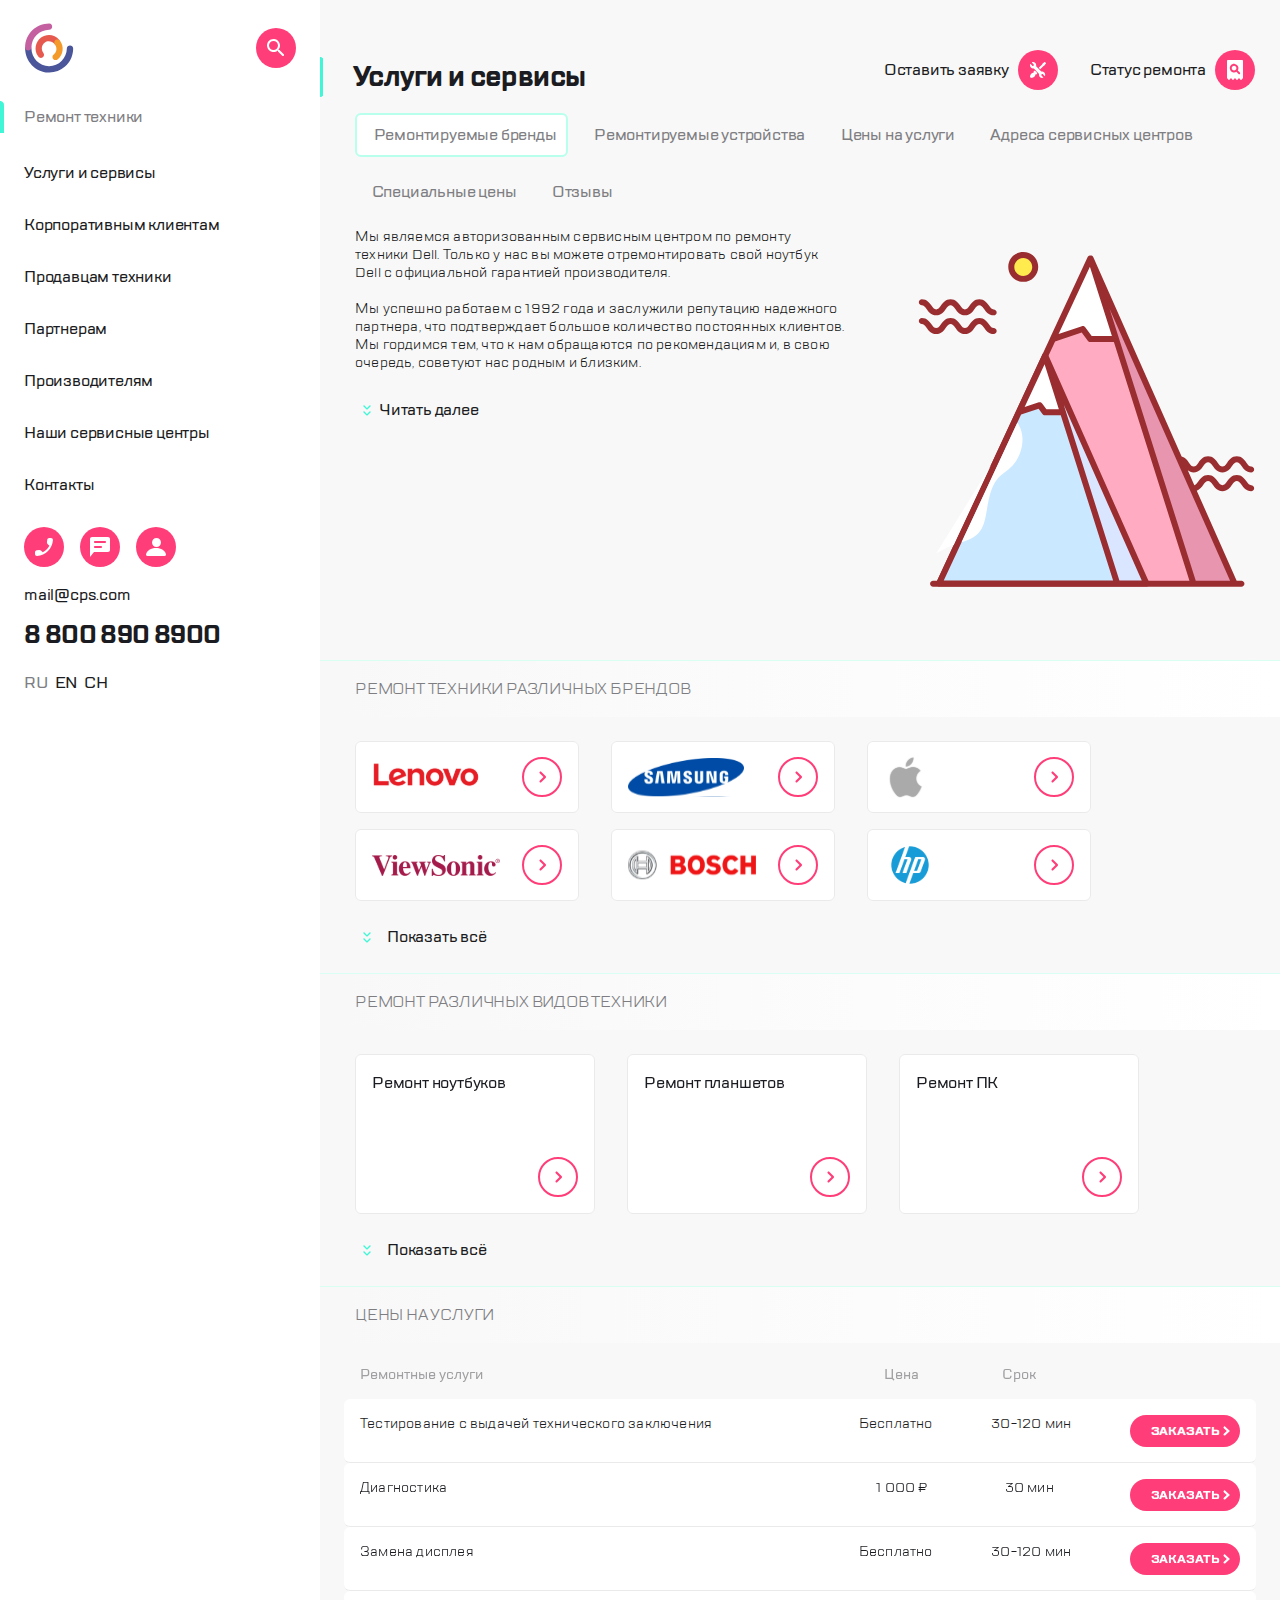
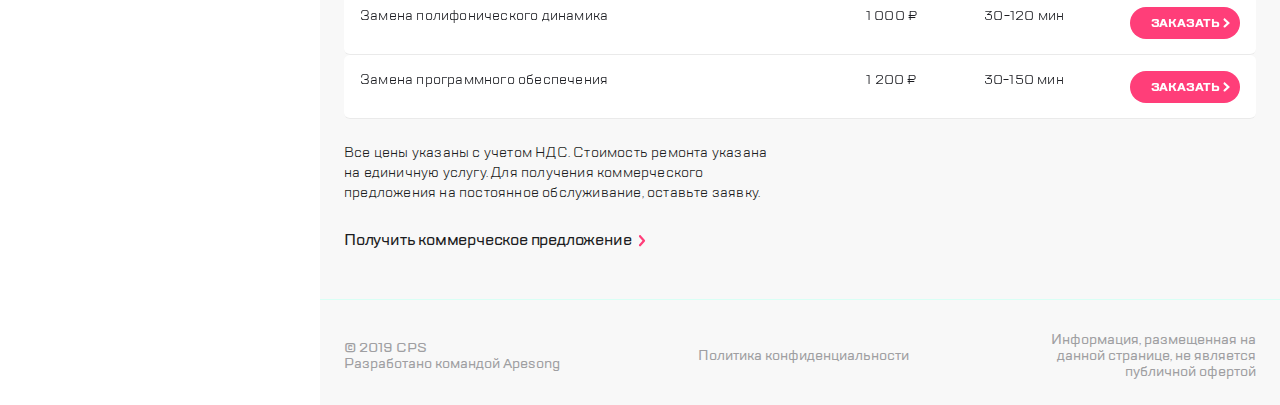
==== index.html @ 457f3107 "Updates" ====
<!DOCTYPE html>
<html lang="ru">
<head>
    <meta charset="UTF-8">
    <meta name="viewport" content="width=device-width,initial-scale=1">
    <title>ABC-сервисный центр</title>
<link href="style.css" rel="stylesheet"></head>
<body>
    <div class="container">
        <aside class="aside-chat">
                <button class="icon-style aside-chat__close-btn">
                    <img src="./img/burger_close.svg" alt="Закрыть меню">
                </button>
                <h2 class="aside-chat__title aside-chat__title--style">Обратная связь</h2>
                <form class="form-chat" action="" method="get">
                    <p class="form-chat__block">
                        <input class="form-chat__input--style form-chat__input" type="text" placeholder="Имя" required>
                    </p>
                    <p class="form-chat__block">
                        <input class="form-chat__input--style form-chat__input" type="tel" placeholder="Телефон" required>
                    </p>
                    <p class="form-chat__block">
                        <input class="form-chat__input--style form-chat__input" type="email" placeholder="Электронная почта" required>
                    </p>
                    <p class="form-chat__block">
                        <input class="form-chat__input--style form-chat__input form-chat__input--message" type="text" placeholder="Сообщение" required>
                    </p>
                    <p class="form-chat__text--style">
                        Нажимая “отправить”, вы даете согласие на
                        <a class="text__link--style">обработку персональных данных</a> и соглашаетесь с нашей <a class="text__link--style">политикой 
                        конфиденциальности</a>
                    </p>
                    <button class="form-chat__btn form-chat__btn--style" type="submit">Отправить</button>
                </form>
        </aside>
        <div id="div-aside-chat"></div>
        <aside class="aside-phone">
                <button class="icon-style aside-phone__close-btn">
                    <img src="./img/burger_close.svg" alt="Закрыть меню">
                </button>
                <h2 class="aside-phone__title aside-phone__title--style">Заказать звонок</h2>
                <form class="form-phone" action="" method="get">
                    <p>
                        <input class="form-phone__input--style form-phone__input" type="tel" placeholder="Телефон" required>
                    </p>
                    <p class="form-phone__text form-phone__text--style">
                        Нажимая “отправить”, вы даете согласие на
                        <a class="text__link--style">обработку персональных данных</a> и соглашаетесь с нашей <a class="text__link--style">политикой 
                        конфиденциальности</a>
                    </p>
                    <button class="form-phone__btn form-phone__btn--style" type="submit">Отправить</button>
                </form>
        </aside>
        <div id="div-aside-phone"></div>  
        <aside class="burger-menu">
        <header class="burger-menu__cap">
            <button class="icon-style button-close--burger">
                <img src="./img/burger_close.svg" alt="Закрыть меню">
            </button>
            <img class="logo" src="./img/abc_logo.svg" alt="логотип CSP">
            <button class="icon-style burger-menu__cap--right">
                <img src="./img/search.svg" alt="Поиск">
            </button>
        </header>
        <div class="burger-menu__container">
            <nav>
                <ul class="burger-list">
                    <li class="burger-list__item burger-list__item--active">
                        <a class="burger-list__link burger-list__link--active" href="#">Ремонт техники</a>
                    </li>
                    <li class="burger-list__item">
                        <a class="burger-list__link" href="#">Услуги и сервисы</a>
                    </li>
                    <li class="burger-list__item">
                        <a class="burger-list__link" href="#">Корпоративным клиентам</a>
                    </li>
                    <li class="burger-list__item">
                        <a class="burger-list__link" href="#">Продавцам техники</a>
                    </li>
                    <li class="burger-list__item">
                        <a class="burger-list__link" href="#">Партнерам</a>
                    </li>
                    <li class="burger-list__item">
                        <a class="burger-list__link" href="#">Производителям</a>
                    </li>
                    <li class="burger-list__item">
                        <a class="burger-list__link" href="#">Наши сервисные центры</a>
                    </li>
                    <li class="burger-list__item">
                        <a class="burger-list__link" href="#">Контакты</a>
                    </li>
                </ul>
            </nav>
            <footer class="burger-menu__footer">
                <div class="footer-menu">
                    <button class="icon-style footer-menu__button" id="phone-button1">
                        <img src="./img/call.svg" alt="звонок">
                    </button>   
                    <button class="icon-style footer-menu__button" id="chat-button1">
                        <img src="./img/chat.svg" alt="чат">
                    </button>   
                    <button class="icon-style footer-menu__button">
                        <img src="./img/profile.svg" alt="профиль">
                    </button>       
                </div>
                <address class="footer-info">
                    <a class="burger-menu__footer--email" href="mailto:mail@cps.com">mail@cps.com</a>
                    <a class="burger-menu__footer--number" href="tel:8 800 890 8900">8 800 890 8900</a>  
                </address>
                <ul class="footer-lang-list">
                    <li>
                        <a class="footer-lang-list__link footer-lang-list__active" href="#">RU</a>
                    </li>
                    <li>
                        <a class="footer-lang-list__link" href="#">EN</a>
                    </li>
                    <li>
                        <a class="footer-lang-list__link" href="#">CH</a>
                    </li>
                </ul>
            </footer>
        </div>           
        </aside>
        <div id="div-aside-burger"></div>
        <div class="container-hm">
            <header class="header">
        <div class="menu">
            <button class="icon-style burger" type="button">
                    <img class="burger__icon" src="./img/burger.svg" alt="меню">
            </button>
            <a class="menu__link" href="#">
            <img src="./img/Group.svg" alt="логотип CSP">
            </a>
        </div>
        
        <div class="buttons">
            <div class="buttons__add">
                <button class="icon-style" id="phone-button2">
                    <img src="./img/call.svg" alt="кнопка вызова">
                </button>
                <button class="icon-style burger__icon" id="chat-button2">
                    <img src="./img/chat.svg" alt="кнопка чата">
                </button>
                <button class="icon-style">
                    <img src="./img/profile.svg" alt="кнопка профиля">
                </button>
            </div>
            
            <div class="buttons__mobile">        
                <button class="icon-style">
                    <img src="./img/repair.svg" alt="отправить запрос">
                </button>
                <button class="icon-style">
                    <img src="./img/checkstatus.svg" alt="чекстатус">
                </button>  
            </div>   
        </div>

            </header>
<main class="main">
        <div class="main__container">
            <div class="main__desktop desktop">
                <h1 class="main__head head">Услуги и сервисы</h1>
                <div class="desktop__buttons">
                    <button class="position-repair desktop__buttons-text">Оставить заявку
                        <div class="icon-style">
                            <img class="icon-style__position" src="./img/repair.svg" alt="отправить запрос">
                        </div>
                    </button>
                    <button class="position-checkstatus desktop__buttons-text">Статус ремонта
                        <div class="icon-style">
                            <img class="icon-style__position" src="./img/checkstatus.svg" alt="проверить чекстатус">
                        </div>
                    </button>
                </div>
            </div>
    
            <nav class="navigation">
                <ul class="navigation__list">
                    <li class="navigation__item">
                        <a class="navigation__link navigation__link-active" href="#">Ремонтируемые бренды</a>
                    </li>
                    <li class="navigation__item">
                        <a class="navigation__link" href="#">Ремонтируемые устройства</a>
                    </li>
                    <li class="navigation__item">
                        <a class="navigation__link" href="#">Цены на услуги</a>
                    </li>
                    <li class="navigation__item">
                        <a class="navigation__link" href="#">Адреса сервисных центров</a>
                    </li>
                    <li class="navigation__item">
                        <a class="navigation__link" href="#">Специальные цены</a>
                    </li>
                    <li class="navigation__item">
                        <a class="navigation__link" href="#">Отзывы</a>
                    </li>
                </ul>
            </nav>
        </div>




        <section class="section">
            <div class="section__div">
                <p class="section__p">Мы являемся авторизованным сервисным центром по ремонту техники Dell.
                    Только у нас вы можете отремонтировать свой ноутбук Dell с официальной гарантией производителя. 
                    <br><br>Мы успешно работаем с 1992 года и заслужили репутацию надежного партнера, что подтверждает
                     большое количество постоянных клиентов. Мы гордимся тем, что к нам обращаются по рекомендациям и, в свою очередь,
                      советуют нас родным и близким.
                    <br><br>Мы успешно работаем с 1992 года и заслужили репутацию надежного партнера, что подтверждает
                      большое количество постоянных клиентов. Мы гордимся тем, что к нам обращаются по рекомендациям и, в свою очередь,
                       советуют нас родным и близким.
                    <br><br>Мы успешно работаем с 1992 года и заслужили репутацию надежного партнера, что подтверждает
                       большое количество постоянных клиентов. Мы гордимся тем, что к нам обращаются по рекомендациям и, в свою очередь,
                        советуют нас родным и близким.     
                </p>
                <button class="section__button section__button--style">Читать далее</button>
            </div>
            <aside class="section__aside">
                <img class="section__image" src="./img/abc_main.svg" alt="Большой логотип CSP">
            </aside>
        </section>
        <h2 class="main__title main__title--text">Ремонт техники различных брендов</h2>
        <div class="image-slider swiper">
            <div class="image-slider__wrapper swiper-wrapper">
                <div class="image-slider__slide swiper-slide">
                    <div class="image-slider__image">
                        <img src="./img/swiper_logo/lenovo.svg" alt="">
                        <a class="circle-icon" href="#">
                            <img src="./img/swiper_logo/next.svg" alt="">
                        </a>
                    </div>
                </div>
                <div class="image-slider__slide swiper-slide">
                    <div class="image-slider__image">
                        <img src="./img/swiper_logo/sumsung.svg" alt="">
                        <a class="circle-icon" href="#">
                            <img src="./img/swiper_logo/next.svg" alt="">
                        </a>
                    </div>
                </div>
                <div class="image-slider__slide swiper-slide">
                    <div class="image-slider__image">
                        <img src="./img/swiper_logo/apple.svg" alt="">
                        <a class="circle-icon" href="#">
                            <img src="./img/swiper_logo/next.svg" alt="">
                        </a>
                    </div>
                </div>
                <div class="image-slider__slide swiper-slide">
                    <div class="image-slider__image">
                        <img src="./img/swiper_logo/viewsonic.svg" alt="">
                        <a class="circle-icon" href="#">
                            <img src="./img/swiper_logo/next.svg" alt="">
                        </a>
                    </div>
                </div>
                <div class="image-slider__slide swiper-slide">
                    <div class="image-slider__image">
                        <img src="./img/swiper_logo/bosch.svg" alt="">
                        <a class="circle-icon" href="#">
                            <img src="./img/swiper_logo/next.svg" alt="">
                        </a>
                    </div>
                </div>
                <div class="image-slider__slide swiper-slide">
                    <div class="image-slider__image">
                        <img src="./img/swiper_logo/hp.svg" alt="">
                        <a class="circle-icon" href="#">
                            <img src="./img/swiper_logo/next.svg" alt="">
                        </a>
                    </div>
                </div>
                <div class="image-slider__slide swiper-slide">
                    <div class="image-slider__image">
                        <img src="./img/swiper_logo/acer.svg" alt="">
                        <a class="circle-icon" href="#">
                            <img src="./img/swiper_logo/next.svg" alt="">
                        </a>
                    </div>
                </div>
                <div class="image-slider__slide swiper-slide">
                    <div class="image-slider__image">
                        <img src="./img/swiper_logo/sony.svg" alt="">
                        <a class="circle-icon" href="#">
                            <img src="./img/swiper_logo/next.svg" alt="">
                        </a>
                    </div>
                </div>
                <div class="image-slider__slide swiper-slide">
                    <div class="image-slider__image">
                        <img src="./img/swiper_logo/lenovo.svg" alt="">
                        <a class="circle-icon" href="#">
                            <img src="./img/swiper_logo/next.svg" alt="">
                        </a>
                    </div>
                </div>
                <div class="image-slider__slide swiper-slide">
                    <div class="image-slider__image">
                        <img src="./img/swiper_logo/sumsung.svg" alt="">
                        <a class="circle-icon" href="#">
                            <img src="./img/swiper_logo/next.svg" alt="">
                        </a>
                    </div>
                </div>
                <div class="image-slider__slide swiper-slide">
                    <div class="image-slider__image">
                        <img src="./img/swiper_logo/apple.svg" alt="">
                        <a class="circle-icon" href="#">
                            <img src="./img/swiper_logo/next.svg" alt="">
                        </a>
                    </div>
                </div>
            </div>   
            <div class="swiper-pagination"></div>
            <button class="show-button show-button--style">Показать всё</button>
        </div>
        <h2 class="main__title main__title--text">Ремонт различных видов техники</h2>
        <div class="block-slider swiper">
            <div class="block-slider__wrapper swiper-wrapper">
                <div class="block-slider__slide swiper-slide">
                    <div class="block-slider__text">
                        <p class="block-slider__text--style">Ремонт ноутбуков</p>
                        <a class="circle-icon circle-icon--abs" href="#">
                            <img src="./img/swiper_logo/next.svg" alt="">
                        </a>
                    </div>
                </div>
                <div class="block-slider__slide swiper-slide">
                    <div class="block-slider__text">
                        <p class="block-slider__text--style">Ремонт планшетов</p>
                        <a class="circle-icon circle-icon--abs" href="#">
                            <img src="./img/swiper_logo/next.svg" alt="">
                        </a>
                    </div>
                </div>
                <div class="block-slider__slide swiper-slide">
                    <div class="block-slider__text">
                        <p class="block-slider__text--style">Ремонт ПК</p>
                        <a class="circle-icon circle-icon--abs" href="#">
                            <img src="./img/swiper_logo/next.svg" alt="">
                        </a>
                    </div>
                </div>
                <div class="block-slider__slide swiper-slide">
                    <div class="block-slider__text">
                        <p class="block-slider__text--style">Ремонт мониторов</p>
                        <a class="circle-icon circle-icon--abs" href="#">
                            <img src="./img/swiper_logo/next.svg" alt="">
                        </a>
                    </div>
                </div>
                <div class="block-slider__slide swiper-slide">
                    <div class="block-slider__text">
                        <p class="block-slider__text--style">Ремонт телевизоров</p>
                        <a class="circle-icon circle-icon--abs" href="#">
                            <img src="./img/swiper_logo/next.svg" alt="">
                        </a>
                    </div>
                </div>
                <div class="block-slider__slide swiper-slide">
                    <div class="block-slider__text">
                        <p class="block-slider__text--style">Ремонт холодильников</p>
                        <a class="circle-icon circle-icon--abs" href="#">
                            <img src="./img/swiper_logo/next.svg" alt="">
                        </a>
                    </div>
                </div>
                <div class="block-slider__slide swiper-slide">
                    <div class="block-slider__text">
                        <p class="block-slider__text--style">Ремонт видеокарт</p>
                        <a class="circle-icon circle-icon--abs" href="#">
                            <img src="./img/swiper_logo/next.svg" alt="">
                        </a>
                    </div>
                </div>
                <div class="block-slider__slide swiper-slide">
                    <div class="block-slider__text">
                        <p class="block-slider__text--style">Ремонт телефонов</p>
                        <a class="circle-icon circle-icon--abs" href="#">
                            <img src="./img/swiper_logo/next.svg" alt="">
                        </a>
                    </div>
                </div>
                <div class="block-slider__slide swiper-slide">
                    <div class="block-slider__text">
                        <p class="block-slider__text--style">Ремонт наушников</p>
                        <a class="circle-icon circle-icon--abs" href="#">
                            <img src="./img/swiper_logo/next.svg" alt="">
                        </a>
                    </div>
                </div>
            </div>
            <div class="swiper-pagination"></div>
            <button class="show-button-secSlider show-button--style">Показать всё</button>
        </div>
        <h2 class="main__title main__title--text">Цены на услуги</h2>
        <div class="box-slider swiper">
            <div class="box-slider__wrapper swiper-wrapper">
                <div class="box-slider__slide swiper-slide">
                    <section class="section-slider">
                        <div class="section-slider--item1">
                            <p class="section-slider--text">Ремонтные услуги</p>
                        </div>
                        <div>
                            <p class="section-slider--text">Цена</p>
                        </div>
                        <div>
                            <p class="section-slider--text">Срок</p>
                        </div>
                        <div class="section-slider--empty"></div>
                    </section>
                    <div class="box-slider__card">
                        <div class="box-slider-item1">
                            <h3 class="slider-h">Ремонтные услуги</h3>
                            <p class="slider-text--style">Тестирование с выдачей технического заключения</p>
                        </div>
                        <div class="box-slider-item2">
                            <h3 class="slider-h">Цена</h3>
                            <p class="slider-text--style">Бесплатно</p>  
                        </div>
                        <div class="box-slider-item3">
                            <h3 class="slider-h">Срок</h3>
                            <p class="slider-text--style">30-120 мин</p>
                        </div>
                        <a class="slider-link slider-link--style box-slider-item4" href="#">Заказать</a>
                    </div>
                </div>    
                <div class="box-slider__slide swiper-slide">
                    <div class="box-slider__card">
                        <div class="box-slider-item1">
                            <h3 class="slider-h">Ремонтные услуги</h3>
                            <p class="slider-text--style">Диагностика</p>
                        </div>
                        <div class="box-slider-item2">
                            <h3 class="slider-h">Цена</h3>
                            <p class="slider-text--style">1 000 ₽</p>  
                        </div>
                        <div class="box-slider-item3">
                            <h3 class="slider-h">Срок</h3>
                            <p class="slider-text--style">30 мин</p>
                        </div>
                        <a class="slider-link slider-link--style box-slider-item4" href="#">Заказать</a>
                    </div>
                </div>
                <div class="box-slider__slide swiper-slide">
                    <div class="box-slider__card">
                        <div class="box-slider-item1">
                            <h3 class="slider-h">Ремонтные услуги</h3>
                            <p class="slider-text--style">Замена дисплея</p>
                        </div>
                        <div class="box-slider-item2">
                            <h3 class="slider-h">Цена</h3>
                            <p class="slider-text--style">Бесплатно</p>  
                        </div>
                        <div class="box-slider-item3">
                            <h3 class="slider-h">Срок</h3>
                            <p class="slider-text--style">30-120 мин</p>
                        </div>
                        <a class="slider-link slider-link--style box-slider-item4" href="#">Заказать</a>
                    </div>
                </div>
                <div class="box-slider__slide swiper-slide">
                    <div class="box-slider__card">
                        <div class="box-slider-item1">
                            <h3 class="slider-h">Ремонтные услуги</h3>
                            <p class="slider-text--style">Замена полифонического динамика</p>
                        </div>
                        <div class="box-slider-item2">
                            <h3 class="slider-h">Цена</h3>
                            <p class="slider-text--style">1 000 ₽</p>  
                        </div>
                        <div class="box-slider-item3">
                            <h3 class="slider-h">Срок</h3>
                            <p class="slider-text--style">30-120 мин</p>
                        </div>
                        <a class="slider-link slider-link--style box-slider-item4" href="#">Заказать</a>
                    </div>
                </div>
                <div class="box-slider__slide swiper-slide">
                    <div class="box-slider__card">
                        <div class="box-slider-item1">
                            <h3 class="slider-h">Ремонтные услуги</h3>
                            <p class="slider-text--style">Замена программного обеспечения</p>
                        </div>
                        <div class="box-slider-item2">
                            <h3 class="slider-h">Цена</h3>
                            <p class="slider-text--style">1 200 ₽</p>  
                        </div>
                        <div class="box-slider-item3">
                            <h3 class="slider-h">Срок</h3>
                            <p class="slider-text--style">30-150 мин</p>
                        </div>
                        <a class="slider-link slider-link--style box-slider-item4" href="#">Заказать</a>
                    </div>
                </div>
            </div>
            <div class="swiper-pagination"></div>
        </div>
            
            <p class="price-swiper">
                Все цены указаны с учетом НДС. Стоимость ремонта указана на единичную услугу.
                 Для получения коммерческого предложения на постоянное обслуживание, оставьте заявку.
            </p>
            <div class="price-swiper-box">
                <a class="price-swiper-box--link" href="#">Получить коммерческое предложение</a>
            </div>
        </main></div>        
        
        <footer class="main-footer">
            <p class="main-footer__text main-footer__text--style">© 2019 CPS<br>Разработано командой Apesong</p>
            <a href="#"><p class="main-footer__text main-footer__text--style">Политика конфиденциальности</p></a>
            <p class="main-footer__text main-footer__text--style">Информация, размещенная на данной странице, не является публичной офертой</p>
        </footer>
            
        </div>
    
    
    <script src="https://cdn.jsdelivr.net/npm/swiper@11/swiper-bundle.min.js"></script>
<script type="text/javascript" src="./js/bundle.js"></script></body>
</html>
---- style.css ----
/**
 * Swiper 11.0.5
 * Most modern mobile touch slider and framework with hardware accelerated transitions
 * https://swiperjs.com
 *
 * Copyright 2014-2023 Vladimir Kharlampidi
 *
 * Released under the MIT License
 *
 * Released on: November 22, 2023
 */

/* FONT_START */
@font-face {
  font-family: 'swiper-icons';
  src: url('data:application/font-woff;charset=utf-8;base64, [base64]//wADZ2x5ZgAAAywAAADMAAAD2MHtryVoZWFkAAABbAAAADAAAAA2E2+eoWhoZWEAAAGcAAAAHwAAACQC9gDzaG10eAAAAigAAAAZAAAArgJkABFsb2NhAAAC0AAAAFoAAABaFQAUGG1heHAAAAG8AAAAHwAAACAAcABAbmFtZQAAA/gAAAE5AAACXvFdBwlwb3N0AAAFNAAAAGIAAACE5s74hXjaY2BkYGAAYpf5Hu/j+W2+MnAzMYDAzaX6QjD6/4//Bxj5GA8AuRwMYGkAPywL13jaY2BkYGA88P8Agx4j+/8fQDYfA1AEBWgDAIB2BOoAeNpjYGRgYNBh4GdgYgABEMnIABJzYNADCQAACWgAsQB42mNgYfzCOIGBlYGB0YcxjYGBwR1Kf2WQZGhhYGBiYGVmgAFGBiQQkOaawtDAoMBQxXjg/wEGPcYDDA4wNUA2CCgwsAAAO4EL6gAAeNpj2M0gyAACqxgGNWBkZ2D4/wMA+xkDdgAAAHjaY2BgYGaAYBkGRgYQiAHyGMF8FgYHIM3DwMHABGQrMOgyWDLEM1T9/w8UBfEMgLzE////P/5//f/V/xv+r4eaAAeMbAxwIUYmIMHEgKYAYjUcsDAwsLKxc3BycfPw8jEQA/[base64]/uznmfPFBNODM2K7MTQ45YEAZqGP81AmGGcF3iPqOop0r1SPTaTbVkfUe4HXj97wYE+yNwWYxwWu4v1ugWHgo3S1XdZEVqWM7ET0cfnLGxWfkgR42o2PvWrDMBSFj/IHLaF0zKjRgdiVMwScNRAoWUoH78Y2icB/yIY09An6AH2Bdu/UB+yxopYshQiEvnvu0dURgDt8QeC8PDw7Fpji3fEA4z/PEJ6YOB5hKh4dj3EvXhxPqH/SKUY3rJ7srZ4FZnh1PMAtPhwP6fl2PMJMPDgeQ4rY8YT6Gzao0eAEA409DuggmTnFnOcSCiEiLMgxCiTI6Cq5DZUd3Qmp10vO0LaLTd2cjN4fOumlc7lUYbSQcZFkutRG7g6JKZKy0RmdLY680CDnEJ+UMkpFFe1RN7nxdVpXrC4aTtnaurOnYercZg2YVmLN/d/gczfEimrE/fs/bOuq29Zmn8tloORaXgZgGa78yO9/cnXm2BpaGvq25Dv9S4E9+5SIc9PqupJKhYFSSl47+Qcr1mYNAAAAeNptw0cKwkAAAMDZJA8Q7OUJvkLsPfZ6zFVERPy8qHh2YER+3i/BP83vIBLLySsoKimrqKqpa2hp6+jq6RsYGhmbmJqZSy0sraxtbO3sHRydnEMU4uR6yx7JJXveP7WrDycAAAAAAAH//wACeNpjYGRgYOABYhkgZgJCZgZNBkYGLQZtIJsFLMYAAAw3ALgAeNolizEKgDAQBCchRbC2sFER0YD6qVQiBCv/H9ezGI6Z5XBAw8CBK/m5iQQVauVbXLnOrMZv2oLdKFa8Pjuru2hJzGabmOSLzNMzvutpB3N42mNgZGBg4GKQYzBhYMxJLMlj4GBgAYow/P/PAJJhLM6sSoWKfWCAAwDAjgbRAAB42mNgYGBkAIIbCZo5IPrmUn0hGA0AO8EFTQAA');
  font-weight: 400;
  font-style: normal;
}
/* FONT_END */
:root {
  --swiper-theme-color: #007aff;
  /*
  --swiper-preloader-color: var(--swiper-theme-color);
  --swiper-wrapper-transition-timing-function: initial;
  */
}
:host {
  position: relative;
  display: block;
  margin-left: auto;
  margin-right: auto;
  z-index: 1;
}
.swiper {
  margin-left: auto;
  margin-right: auto;
  position: relative;
  overflow: hidden;
  list-style: none;
  padding: 0;
  /* Fix of Webkit flickering */
  z-index: 1;
  display: block;
}
.swiper-vertical > .swiper-wrapper {
  flex-direction: column;
}
.swiper-wrapper {
  position: relative;
  width: 100%;
  height: 100%;
  z-index: 1;
  display: flex;
  transition-property: transform;
  transition-timing-function: var(--swiper-wrapper-transition-timing-function, initial);
  box-sizing: content-box;
}
.swiper-android .swiper-slide,
.swiper-ios .swiper-slide,
.swiper-wrapper {
  transform: translate3d(0px, 0, 0);
}
.swiper-horizontal {
  touch-action: pan-y;
}
.swiper-vertical {
  touch-action: pan-x;
}
.swiper-slide {
  flex-shrink: 0;
  width: 100%;
  height: 100%;
  position: relative;
  transition-property: transform;
  display: block;
}
.swiper-slide-invisible-blank {
  visibility: hidden;
}
/* Auto Height */
.swiper-autoheight,
.swiper-autoheight .swiper-slide {
  height: auto;
}
.swiper-autoheight .swiper-wrapper {
  align-items: flex-start;
  transition-property: transform, height;
}
.swiper-backface-hidden .swiper-slide {
  transform: translateZ(0);
  -webkit-backface-visibility: hidden;
          backface-visibility: hidden;
}
/* 3D Effects */
.swiper-3d.swiper-css-mode .swiper-wrapper {
  perspective: 1200px;
}
.swiper-3d .swiper-wrapper {
  transform-style: preserve-3d;
}
.swiper-3d {
  perspective: 1200px;
}
.swiper-3d .swiper-slide,
.swiper-3d .swiper-cube-shadow {
  transform-style: preserve-3d;
}
/* CSS Mode */
.swiper-css-mode > .swiper-wrapper {
  overflow: auto;
  scrollbar-width: none;
  /* For Firefox */
  -ms-overflow-style: none;
  /* For Internet Explorer and Edge */
}
.swiper-css-mode > .swiper-wrapper::-webkit-scrollbar {
  display: none;
}
.swiper-css-mode > .swiper-wrapper > .swiper-slide {
  scroll-snap-align: start start;
}
.swiper-css-mode.swiper-horizontal > .swiper-wrapper {
  scroll-snap-type: x mandatory;
}
.swiper-css-mode.swiper-vertical > .swiper-wrapper {
  scroll-snap-type: y mandatory;
}
.swiper-css-mode.swiper-free-mode > .swiper-wrapper {
  scroll-snap-type: none;
}
.swiper-css-mode.swiper-free-mode > .swiper-wrapper > .swiper-slide {
  scroll-snap-align: none;
}
.swiper-css-mode.swiper-centered > .swiper-wrapper::before {
  content: '';
  flex-shrink: 0;
  order: 9999;
}
.swiper-css-mode.swiper-centered > .swiper-wrapper > .swiper-slide {
  scroll-snap-align: center center;
  scroll-snap-stop: always;
}
.swiper-css-mode.swiper-centered.swiper-horizontal > .swiper-wrapper > .swiper-slide:first-child {
  margin-inline-start: var(--swiper-centered-offset-before);
}
.swiper-css-mode.swiper-centered.swiper-horizontal > .swiper-wrapper::before {
  height: 100%;
  min-height: 1px;
  width: var(--swiper-centered-offset-after);
}
.swiper-css-mode.swiper-centered.swiper-vertical > .swiper-wrapper > .swiper-slide:first-child {
  margin-block-start: var(--swiper-centered-offset-before);
}
.swiper-css-mode.swiper-centered.swiper-vertical > .swiper-wrapper::before {
  width: 100%;
  min-width: 1px;
  height: var(--swiper-centered-offset-after);
}
/* Slide styles start */
/* 3D Shadows */
.swiper-3d .swiper-slide-shadow,
.swiper-3d .swiper-slide-shadow-left,
.swiper-3d .swiper-slide-shadow-right,
.swiper-3d .swiper-slide-shadow-top,
.swiper-3d .swiper-slide-shadow-bottom,
.swiper-3d .swiper-slide-shadow,
.swiper-3d .swiper-slide-shadow-left,
.swiper-3d .swiper-slide-shadow-right,
.swiper-3d .swiper-slide-shadow-top,
.swiper-3d .swiper-slide-shadow-bottom {
  position: absolute;
  left: 0;
  top: 0;
  width: 100%;
  height: 100%;
  pointer-events: none;
  z-index: 10;
}
.swiper-3d .swiper-slide-shadow {
  background: rgba(0, 0, 0, 0.15);
}
.swiper-3d .swiper-slide-shadow-left {
  background-image: linear-gradient(to left, rgba(0, 0, 0, 0.5), rgba(0, 0, 0, 0));
}
.swiper-3d .swiper-slide-shadow-right {
  background-image: linear-gradient(to right, rgba(0, 0, 0, 0.5), rgba(0, 0, 0, 0));
}
.swiper-3d .swiper-slide-shadow-top {
  background-image: linear-gradient(to top, rgba(0, 0, 0, 0.5), rgba(0, 0, 0, 0));
}
.swiper-3d .swiper-slide-shadow-bottom {
  background-image: linear-gradient(to bottom, rgba(0, 0, 0, 0.5), rgba(0, 0, 0, 0));
}
.swiper-lazy-preloader {
  width: 42px;
  height: 42px;
  position: absolute;
  left: 50%;
  top: 50%;
  margin-left: -21px;
  margin-top: -21px;
  z-index: 10;
  transform-origin: 50%;
  box-sizing: border-box;
  border: 4px solid var(--swiper-preloader-color, var(--swiper-theme-color));
  border-radius: 50%;
  border-top-color: transparent;
}
.swiper:not(.swiper-watch-progress) .swiper-lazy-preloader,
.swiper-watch-progress .swiper-slide-visible .swiper-lazy-preloader {
  animation: swiper-preloader-spin 1s infinite linear;
}
.swiper-lazy-preloader-white {
  --swiper-preloader-color: #fff;
}
.swiper-lazy-preloader-black {
  --swiper-preloader-color: #000;
}
@keyframes swiper-preloader-spin {
  0% {
    transform: rotate(0deg);
  }
  100% {
    transform: rotate(360deg);
  }
}
/* Slide styles end */
.swiper-virtual .swiper-slide {
  -webkit-backface-visibility: hidden;
  transform: translateZ(0);
}
.swiper-virtual.swiper-css-mode .swiper-wrapper::after {
  content: '';
  position: absolute;
  left: 0;
  top: 0;
  pointer-events: none;
}
.swiper-virtual.swiper-css-mode.swiper-horizontal .swiper-wrapper::after {
  height: 1px;
  width: var(--swiper-virtual-size);
}
.swiper-virtual.swiper-css-mode.swiper-vertical .swiper-wrapper::after {
  width: 1px;
  height: var(--swiper-virtual-size);
}
:root {
  --swiper-navigation-size: 44px;
  /*
  --swiper-navigation-top-offset: 50%;
  --swiper-navigation-sides-offset: 10px;
  --swiper-navigation-color: var(--swiper-theme-color);
  */
}
.swiper-button-prev,
.swiper-button-next {
  position: absolute;
  top: var(--swiper-navigation-top-offset, 50%);
  width: calc(var(--swiper-navigation-size) / 44 * 27);
  height: var(--swiper-navigation-size);
  margin-top: calc(0px - (var(--swiper-navigation-size) / 2));
  z-index: 10;
  cursor: pointer;
  display: flex;
  align-items: center;
  justify-content: center;
  color: var(--swiper-navigation-color, var(--swiper-theme-color));
}
.swiper-button-prev.swiper-button-disabled,
.swiper-button-next.swiper-button-disabled {
  opacity: 0.35;
  cursor: auto;
  pointer-events: none;
}
.swiper-button-prev.swiper-button-hidden,
.swiper-button-next.swiper-button-hidden {
  opacity: 0;
  cursor: auto;
  pointer-events: none;
}
.swiper-navigation-disabled .swiper-button-prev,
.swiper-navigation-disabled .swiper-button-next {
  display: none !important;
}
.swiper-button-prev svg,
.swiper-button-next svg {
  width: 100%;
  height: 100%;
  object-fit: contain;
  transform-origin: center;
}
.swiper-rtl .swiper-button-prev svg,
.swiper-rtl .swiper-button-next svg {
  transform: rotate(180deg);
}
.swiper-button-prev,
.swiper-rtl .swiper-button-next {
  left: var(--swiper-navigation-sides-offset, 10px);
  right: auto;
}
.swiper-button-next,
.swiper-rtl .swiper-button-prev {
  right: var(--swiper-navigation-sides-offset, 10px);
  left: auto;
}
.swiper-button-lock {
  display: none;
}
/* Navigation font start */
.swiper-button-prev:after,
.swiper-button-next:after {
  font-family: swiper-icons;
  font-size: var(--swiper-navigation-size);
  text-transform: none !important;
  letter-spacing: 0;
  font-variant: initial;
  line-height: 1;
}
.swiper-button-prev:after,
.swiper-rtl .swiper-button-next:after {
  content: 'prev';
}
.swiper-button-next,
.swiper-rtl .swiper-button-prev {
  right: var(--swiper-navigation-sides-offset, 10px);
  left: auto;
}
.swiper-button-next:after,
.swiper-rtl .swiper-button-prev:after {
  content: 'next';
}
/* Navigation font end */
:root {
  /*
  --swiper-pagination-color: var(--swiper-theme-color);
  --swiper-pagination-left: auto;
  --swiper-pagination-right: 8px;
  --swiper-pagination-bottom: 8px;
  --swiper-pagination-top: auto;
  --swiper-pagination-fraction-color: inherit;
  --swiper-pagination-progressbar-bg-color: rgba(0,0,0,0.25);
  --swiper-pagination-progressbar-size: 4px;
  --swiper-pagination-bullet-size: 8px;
  --swiper-pagination-bullet-width: 8px;
  --swiper-pagination-bullet-height: 8px;
  --swiper-pagination-bullet-border-radius: 50%;
  --swiper-pagination-bullet-inactive-color: #000;
  --swiper-pagination-bullet-inactive-opacity: 0.2;
  --swiper-pagination-bullet-opacity: 1;
  --swiper-pagination-bullet-horizontal-gap: 4px;
  --swiper-pagination-bullet-vertical-gap: 6px;
  */
}
.swiper-pagination {
  position: absolute;
  text-align: center;
  transition: 300ms opacity;
  transform: translate3d(0, 0, 0);
  z-index: 10;
}
.swiper-pagination.swiper-pagination-hidden {
  opacity: 0;
}
.swiper-pagination-disabled > .swiper-pagination,
.swiper-pagination.swiper-pagination-disabled {
  display: none !important;
}
/* Common Styles */
.swiper-pagination-fraction,
.swiper-pagination-custom,
.swiper-horizontal > .swiper-pagination-bullets,
.swiper-pagination-bullets.swiper-pagination-horizontal {
  bottom: var(--swiper-pagination-bottom, 8px);
  top: var(--swiper-pagination-top, auto);
  left: 0;
  width: 100%;
}
/* Bullets */
.swiper-pagination-bullets-dynamic {
  overflow: hidden;
  font-size: 0;
}
.swiper-pagination-bullets-dynamic .swiper-pagination-bullet {
  transform: scale(0.33);
  position: relative;
}
.swiper-pagination-bullets-dynamic .swiper-pagination-bullet-active {
  transform: scale(1);
}
.swiper-pagination-bullets-dynamic .swiper-pagination-bullet-active-main {
  transform: scale(1);
}
.swiper-pagination-bullets-dynamic .swiper-pagination-bullet-active-prev {
  transform: scale(0.66);
}
.swiper-pagination-bullets-dynamic .swiper-pagination-bullet-active-prev-prev {
  transform: scale(0.33);
}
.swiper-pagination-bullets-dynamic .swiper-pagination-bullet-active-next {
  transform: scale(0.66);
}
.swiper-pagination-bullets-dynamic .swiper-pagination-bullet-active-next-next {
  transform: scale(0.33);
}
.swiper-pagination-bullet {
  width: var(--swiper-pagination-bullet-width, var(--swiper-pagination-bullet-size, 8px));
  height: var(--swiper-pagination-bullet-height, var(--swiper-pagination-bullet-size, 8px));
  display: inline-block;
  border-radius: var(--swiper-pagination-bullet-border-radius, 50%);
  background: var(--swiper-pagination-bullet-inactive-color, #000);
  opacity: var(--swiper-pagination-bullet-inactive-opacity, 0.2);
}
button.swiper-pagination-bullet {
  border: none;
  margin: 0;
  padding: 0;
  box-shadow: none;
  -webkit-appearance: none;
          appearance: none;
}
.swiper-pagination-clickable .swiper-pagination-bullet {
  cursor: pointer;
}
.swiper-pagination-bullet:only-child {
  display: none !important;
}
.swiper-pagination-bullet-active {
  opacity: var(--swiper-pagination-bullet-opacity, 1);
  background: var(--swiper-pagination-color, var(--swiper-theme-color));
}
.swiper-vertical > .swiper-pagination-bullets,
.swiper-pagination-vertical.swiper-pagination-bullets {
  right: var(--swiper-pagination-right, 8px);
  left: var(--swiper-pagination-left, auto);
  top: 50%;
  transform: translate3d(0px, -50%, 0);
}
.swiper-vertical > .swiper-pagination-bullets .swiper-pagination-bullet,
.swiper-pagination-vertical.swiper-pagination-bullets .swiper-pagination-bullet {
  margin: var(--swiper-pagination-bullet-vertical-gap, 6px) 0;
  display: block;
}
.swiper-vertical > .swiper-pagination-bullets.swiper-pagination-bullets-dynamic,
.swiper-pagination-vertical.swiper-pagination-bullets.swiper-pagination-bullets-dynamic {
  top: 50%;
  transform: translateY(-50%);
  width: 8px;
}
.swiper-vertical > .swiper-pagination-bullets.swiper-pagination-bullets-dynamic .swiper-pagination-bullet,
.swiper-pagination-vertical.swiper-pagination-bullets.swiper-pagination-bullets-dynamic .swiper-pagination-bullet {
  display: inline-block;
  transition: 200ms transform,
        200ms top;
}
.swiper-horizontal > .swiper-pagination-bullets .swiper-pagination-bullet,
.swiper-pagination-horizontal.swiper-pagination-bullets .swiper-pagination-bullet {
  margin: 0 var(--swiper-pagination-bullet-horizontal-gap, 4px);
}
.swiper-horizontal > .swiper-pagination-bullets.swiper-pagination-bullets-dynamic,
.swiper-pagination-horizontal.swiper-pagination-bullets.swiper-pagination-bullets-dynamic {
  left: 50%;
  transform: translateX(-50%);
  white-space: nowrap;
}
.swiper-horizontal > .swiper-pagination-bullets.swiper-pagination-bullets-dynamic .swiper-pagination-bullet,
.swiper-pagination-horizontal.swiper-pagination-bullets.swiper-pagination-bullets-dynamic .swiper-pagination-bullet {
  transition: 200ms transform,
        200ms left;
}
.swiper-horizontal.swiper-rtl > .swiper-pagination-bullets-dynamic .swiper-pagination-bullet {
  transition: 200ms transform,
    200ms right;
}
/* Fraction */
.swiper-pagination-fraction {
  color: var(--swiper-pagination-fraction-color, inherit);
}
/* Progress */
.swiper-pagination-progressbar {
  background: var(--swiper-pagination-progressbar-bg-color, rgba(0, 0, 0, 0.25));
  position: absolute;
}
.swiper-pagination-progressbar .swiper-pagination-progressbar-fill {
  background: var(--swiper-pagination-color, var(--swiper-theme-color));
  position: absolute;
  left: 0;
  top: 0;
  width: 100%;
  height: 100%;
  transform: scale(0);
  transform-origin: left top;
}
.swiper-rtl .swiper-pagination-progressbar .swiper-pagination-progressbar-fill {
  transform-origin: right top;
}
.swiper-horizontal > .swiper-pagination-progressbar,
.swiper-pagination-progressbar.swiper-pagination-horizontal,
.swiper-vertical > .swiper-pagination-progressbar.swiper-pagination-progressbar-opposite,
.swiper-pagination-progressbar.swiper-pagination-vertical.swiper-pagination-progressbar-opposite {
  width: 100%;
  height: var(--swiper-pagination-progressbar-size, 4px);
  left: 0;
  top: 0;
}
.swiper-vertical > .swiper-pagination-progressbar,
.swiper-pagination-progressbar.swiper-pagination-vertical,
.swiper-horizontal > .swiper-pagination-progressbar.swiper-pagination-progressbar-opposite,
.swiper-pagination-progressbar.swiper-pagination-horizontal.swiper-pagination-progressbar-opposite {
  width: var(--swiper-pagination-progressbar-size, 4px);
  height: 100%;
  left: 0;
  top: 0;
}
.swiper-pagination-lock {
  display: none;
}
:root {
  /*
  --swiper-scrollbar-border-radius: 10px;
  --swiper-scrollbar-top: auto;
  --swiper-scrollbar-bottom: 4px;
  --swiper-scrollbar-left: auto;
  --swiper-scrollbar-right: 4px;
  --swiper-scrollbar-sides-offset: 1%;
  --swiper-scrollbar-bg-color: rgba(0, 0, 0, 0.1);
  --swiper-scrollbar-drag-bg-color: rgba(0, 0, 0, 0.5);
  --swiper-scrollbar-size: 4px;
  */
}
.swiper-scrollbar {
  border-radius: var(--swiper-scrollbar-border-radius, 10px);
  position: relative;
  touch-action: none;
  background: var(--swiper-scrollbar-bg-color, rgba(0, 0, 0, 0.1));
}
.swiper-scrollbar-disabled > .swiper-scrollbar,
.swiper-scrollbar.swiper-scrollbar-disabled {
  display: none !important;
}
.swiper-horizontal > .swiper-scrollbar,
.swiper-scrollbar.swiper-scrollbar-horizontal {
  position: absolute;
  left: var(--swiper-scrollbar-sides-offset, 1%);
  bottom: var(--swiper-scrollbar-bottom, 4px);
  top: var(--swiper-scrollbar-top, auto);
  z-index: 50;
  height: var(--swiper-scrollbar-size, 4px);
  width: calc(100% - 2 * var(--swiper-scrollbar-sides-offset, 1%));
}
.swiper-vertical > .swiper-scrollbar,
.swiper-scrollbar.swiper-scrollbar-vertical {
  position: absolute;
  left: var(--swiper-scrollbar-left, auto);
  right: var(--swiper-scrollbar-right, 4px);
  top: var(--swiper-scrollbar-sides-offset, 1%);
  z-index: 50;
  width: var(--swiper-scrollbar-size, 4px);
  height: calc(100% - 2 * var(--swiper-scrollbar-sides-offset, 1%));
}
.swiper-scrollbar-drag {
  height: 100%;
  width: 100%;
  position: relative;
  background: var(--swiper-scrollbar-drag-bg-color, rgba(0, 0, 0, 0.5));
  border-radius: var(--swiper-scrollbar-border-radius, 10px);
  left: 0;
  top: 0;
}
.swiper-scrollbar-cursor-drag {
  cursor: move;
}
.swiper-scrollbar-lock {
  display: none;
}
/* Zoom container styles start */
.swiper-zoom-container {
  width: 100%;
  height: 100%;
  display: flex;
  justify-content: center;
  align-items: center;
  text-align: center;
}
.swiper-zoom-container > img,
.swiper-zoom-container > svg,
.swiper-zoom-container > canvas {
  max-width: 100%;
  max-height: 100%;
  object-fit: contain;
}
/* Zoom container styles end */
.swiper-slide-zoomed {
  cursor: move;
  touch-action: none;
}
/* a11y */
.swiper .swiper-notification {
  position: absolute;
  left: 0;
  top: 0;
  pointer-events: none;
  opacity: 0;
  z-index: -1000;
}
.swiper-free-mode > .swiper-wrapper {
  transition-timing-function: ease-out;
  margin: 0 auto;
}
.swiper-grid > .swiper-wrapper {
  flex-wrap: wrap;
}
.swiper-grid-column > .swiper-wrapper {
  flex-wrap: wrap;
  flex-direction: column;
}
.swiper-fade.swiper-free-mode .swiper-slide {
  transition-timing-function: ease-out;
}
.swiper-fade .swiper-slide {
  pointer-events: none;
  transition-property: opacity;
}
.swiper-fade .swiper-slide .swiper-slide {
  pointer-events: none;
}
.swiper-fade .swiper-slide-active {
  pointer-events: auto;
}
.swiper-fade .swiper-slide-active .swiper-slide-active {
  pointer-events: auto;
}
.swiper-cube {
  overflow: visible;
}
.swiper-cube .swiper-slide {
  pointer-events: none;
  -webkit-backface-visibility: hidden;
          backface-visibility: hidden;
  z-index: 1;
  visibility: hidden;
  transform-origin: 0 0;
  width: 100%;
  height: 100%;
}
.swiper-cube .swiper-slide .swiper-slide {
  pointer-events: none;
}
.swiper-cube.swiper-rtl .swiper-slide {
  transform-origin: 100% 0;
}
.swiper-cube .swiper-slide-active,
.swiper-cube .swiper-slide-active .swiper-slide-active {
  pointer-events: auto;
}
.swiper-cube .swiper-slide-active,
.swiper-cube .swiper-slide-next,
.swiper-cube .swiper-slide-prev {
  pointer-events: auto;
  visibility: visible;
}
.swiper-cube .swiper-cube-shadow {
  position: absolute;
  left: 0;
  bottom: 0px;
  width: 100%;
  height: 100%;
  opacity: 0.6;
  z-index: 0;
}
.swiper-cube .swiper-cube-shadow:before {
  content: '';
  background: #000;
  position: absolute;
  left: 0;
  top: 0;
  bottom: 0;
  right: 0;
  filter: blur(50px);
}
.swiper-cube .swiper-slide-next + .swiper-slide {
  pointer-events: auto;
  visibility: visible;
}
/* Cube slide shadows start */
.swiper-cube .swiper-slide-shadow-cube.swiper-slide-shadow-top,
.swiper-cube .swiper-slide-shadow-cube.swiper-slide-shadow-bottom,
.swiper-cube .swiper-slide-shadow-cube.swiper-slide-shadow-left,
.swiper-cube .swiper-slide-shadow-cube.swiper-slide-shadow-right {
  z-index: 0;
  -webkit-backface-visibility: hidden;
          backface-visibility: hidden;
}
/* Cube slide shadows end */
.swiper-flip {
  overflow: visible;
}
.swiper-flip .swiper-slide {
  pointer-events: none;
  -webkit-backface-visibility: hidden;
          backface-visibility: hidden;
  z-index: 1;
}
.swiper-flip .swiper-slide .swiper-slide {
  pointer-events: none;
}
.swiper-flip .swiper-slide-active,
.swiper-flip .swiper-slide-active .swiper-slide-active {
  pointer-events: auto;
}
/* Flip slide shadows start */
.swiper-flip .swiper-slide-shadow-flip.swiper-slide-shadow-top,
.swiper-flip .swiper-slide-shadow-flip.swiper-slide-shadow-bottom,
.swiper-flip .swiper-slide-shadow-flip.swiper-slide-shadow-left,
.swiper-flip .swiper-slide-shadow-flip.swiper-slide-shadow-right {
  z-index: 0;
  -webkit-backface-visibility: hidden;
          backface-visibility: hidden;
}
/* Flip slide shadows end */
.swiper-creative .swiper-slide {
  -webkit-backface-visibility: hidden;
          backface-visibility: hidden;
  overflow: hidden;
  transition-property: transform, opacity, height;
}
.swiper-cards {
  overflow: visible;
}
.swiper-cards .swiper-slide {
  transform-origin: center bottom;
  -webkit-backface-visibility: hidden;
          backface-visibility: hidden;
  overflow: hidden;
}

/* Reset and base styles  */
* {
  padding: 0px;
  margin: 0px;
  border: none; }

*,
*::before,
*::after {
  box-sizing: border-box; }

/* Links */
a, a:link, a:visited {
  text-decoration: none; }

a:hover {
  text-decoration: none; }

/* Common */
aside, nav, footer, header, section, main {
  display: block; }

h1, h2, h3, h4, h5, h6, p {
  font-size: inherit;
  font-weight: inherit; }

ul, ul li {
  list-style: none; }

img {
  vertical-align: top; }

img, svg {
  max-width: 100%;
  height: auto; }

address {
  font-style: normal; }

/* Form */
input, textarea, button, select {
  font-family: inherit;
  font-size: inherit;
  color: inherit;
  background-color: transparent; }

input::-ms-clear {
  display: none; }

button, input[type="submit"] {
  display: inline-block;
  box-shadow: none;
  background-color: transparent;
  background: none;
  cursor: pointer; }

input:focus, input:active,
button:focus, button:active {
  outline: none; }

button::-moz-focus-inner {
  padding: 0;
  border: 0; }

label {
  cursor: pointer; }

legend {
  display: block; }

@font-face {
  font-family: 'TT Lakes';
  src: url(./fonts/TTLakes-Bold.eot);
  src: local("./../fonts/TT Lakes Bold"), local("./../fonts/TTLakes-Bold"), url(./fonts/TTLakes-Bold.eot?#iefix) format("embedded-opentype"), url(./fonts/TTLakes-Bold.woff) format("woff"), url(./fonts/TTLakes-Bold.ttf) format("truetype");
  font-weight: bold;
  font-style: normal; }

@font-face {
  font-family: 'TT Lakes';
  src: url(./fonts/TTLakes-Medium.eot);
  src: local("./../fonts/TT Lakes Medium"), local("./../fonts/TTLakes-Medium"), url(./fonts/TTLakes-Medium.eot?#iefix) format("embedded-opentype"), url(./fonts/TTLakes-Medium.woff) format("woff"), url(./fonts/TTLakes-Medium.ttf) format("truetype");
  font-weight: 500;
  font-style: normal; }

@font-face {
  font-family: 'TT Lakes';
  src: url(./fonts/TTLakes-Regular.eot);
  src: local("./../fonts/TT Lakes Regular"), local("./../fonts/./../fonts/TTLakes-Regular"), url(./fonts/TTLakes-Regular.eot?#iefix) format("embedded-opentype"), url(./fonts/TTLakes-Regular.woff) format("woff"), url(./fonts/TTLakes-Regular.ttf) format("truetype");
  font-weight: normal;
  font-style: normal; }

.container {
  margin: 0 auto; }
  @media (min-width: 320px) {
    .container {
      max-width: 767px; } }
  @media (min-width: 768px) {
    .container {
      max-width: 1119px; } }
  @media (min-width: 1120px) {
    .container {
      max-width: 1439px; } }

@media (min-width: 1120px) {
  .container-hm {
    padding-left: 320px; } }

@media (min-width: 1120px) {
  .main__container {
    padding: 42px 0px 0px 0px; } }

@media (min-width: 1120px) {
  .main__desktop {
    display: flex;
    justify-content: space-between;
    align-items: center;
    padding-right: 25px; } }

@media (min-width: 1120px) {
  .position-repair {
    display: flex;
    gap: 9px;
    align-items: center;
    text-decoration: none; } }

@media (min-width: 1120px) {
  .position-checkstatus {
    display: flex;
    gap: 9px;
    align-items: center;
    text-decoration: none; } }

@media (min-width: 1120px) {
  .icon-style__position {
    width: 16px;
    height: 20px;
    flex-shrink: 0;
    position: relative;
    left: -12px;
    top: 10px; } }

@media (min-width: 1120px) {
  .desktop__buttons-text {
    color: #1B1C21;
    text-align: right;
    font-family: "TT Lakes", "Arial", "sans-serif";
    font-size: 16px;
    font-style: normal;
    font-weight: 500;
    line-height: 24px;
    /* 150% */
    letter-spacing: -0.2px; } }

.show-button--before::before {
  transform: rotate(180deg); }

.no-scroll {
  overflow-y: hidden; }

.opacity-bg {
  width: 100%;
  height: 100%;
  background-color: rgba(255, 255, 255, 0.8);
  position: fixed;
  z-index: 4;
  transition: background-color 0.5s ease; }
  @media (min-width: 1120px) {
    .opacity-bg {
      z-index: 6; } }

.burger-menu {
  width: 320px;
  max-height: 1925px;
  position: fixed;
  overflow: auto;
  background-color: #FFF;
  transition: transform 0.5s ease, box-shadow 0.5s ease;
  z-index: 5; }
  @media (max-width: 1120px) {
    .burger-menu {
      opacity: 100;
      transform: translate(-320px);
      box-shadow: none;
      height: 100vh; } }
  @media (min-width: 1120px) {
    .burger-menu {
      box-shadow: none; } }

.burger-menu::-webkit-scrollbar {
  width: 0;
  height: 0; }

@media (max-width: 1120px) {
  .burger-menu--click {
    display: block;
    transform: translate(0);
    box-shadow: 16px 0px 52px 0px rgba(14, 24, 80, 0.2), -2px 0px 4px 0px rgba(69, 79, 126, 0.02); } }

.burger-menu__cap {
  display: flex;
  justify-content: flex-start;
  align-items: center;
  gap: 16.73px;
  padding: 23px 24px;
  padding-bottom: 0; }

.burger-menu__cap--right {
  margin-left: auto; }

.burger-menu__container {
  display: flex;
  flex-direction: column;
  justify-content: space-between;
  gap: 30px;
  padding-top: 28px;
  padding-bottom: 32px;
  width: 222px; }

.burger-list {
  display: flex;
  flex-direction: column;
  justify-content: flex-start;
  gap: 28px; }

.burger-list__item {
  transition-duration: 0.5s;
  transition-property: box-shadow;
  transition-timing-function: ease;
  padding-left: 24px; }

.burger-list__item:hover {
  box-shadow: -1px 5px 2px -3px #FF3E79; }

.burger-list__item--active {
  padding-left: 0px;
  pointer-events: none; }

.burger-list__link {
  color: #1B1C21;
  font-family: "TT Lakes", "Arial", "sans-serif";
  font-size: 16px;
  font-style: normal;
  font-weight: 500;
  line-height: 24px;
  letter-spacing: -0.2px; }

.burger-list__link--active {
  color: #7E7E82;
  display: flex;
  justify-content: flex-start;
  align-items: center;
  gap: 20px;
  padding-left: 0; }

.burger-list__link--active::before {
  display: block;
  content: "";
  background-image: url(./static/highlight.png);
  background-repeat: no-repeat;
  width: 4px;
  height: 32px;
  flex-shrink: 0; }

.burger-menu__footer {
  padding-left: 24px; }

.footer-menu {
  display: flex;
  justify-content: flex-start;
  gap: 16px;
  padding-bottom: 16px; }

.footer-menu__button {
  display: flex;
  justify-content: center;
  align-items: center; }

.footer-info {
  display: flex;
  flex-direction: column;
  align-items: flex-start;
  gap: 12px; }

.footer-info > a {
  transition-duration: 0.5s;
  transition-property: color;
  transition-timing-function: ease; }

.footer-info > a:hover {
  color: #FF3E79; }

.burger-menu__footer--email {
  color: #1B1C21;
  font-family: "TT Lakes", "Arial", "sans-serif";
  font-size: 16px;
  font-style: normal;
  font-weight: 500;
  line-height: 24px;
  letter-spacing: -0.2px; }

.burger-menu__footer--number {
  color: #1B1C21;
  font-family: "TT Lakes", "Arial", "sans-serif";
  font-size: 24px;
  font-style: normal;
  font-weight: 700;
  line-height: 32px;
  letter-spacing: -0.6px; }

.footer-lang-list {
  display: flex;
  justify-content: flex-start;
  gap: 7px;
  padding-top: 20px; }

.footer-lang-list__link {
  color: #1B1C21;
  font-family: "TT Lakes", "Arial", "sans-serif";
  font-size: 16px;
  font-style: normal;
  font-weight: 500;
  line-height: 24px;
  /* 150% */
  letter-spacing: -0.2px; }

.footer-lang-list__active {
  color: #7E7E82;
  pointer-events: none; }

.footer-lang-list > li > a:hover {
  text-decoration: underline; }

.header {
  display: flex;
  justify-content: space-between;
  padding: 24px 16px;
  align-items: center;
  border-bottom: 1px solid #D9FFF5; }
  @media (min-width: 768px) {
    .header {
      padding: 24px; } }
  @media (min-width: 1120px) {
    .header {
      display: none; } }

.logo {
  width: 50px; }

.menu__divider {
  display: none; }

.menu {
  display: flex;
  justify-content: space-between;
  align-items: center;
  gap: 20px; }

.icon-style {
  width: 40px;
  height: 40px;
  flex-shrink: 0;
  border-radius: 20px;
  background: #FF3E79;
  transition-duration: 0.5s;
  transition-property: background-color;
  transition-timing-function: ease; }
  .icon-style:hover {
    background-color: black; }

.burger__icon {
  position: relative;
  top: 1px; }

@media (min-width: 1120px) {
  .button-close--burger {
    display: none; } }

.buttons {
  display: flex;
  align-items: center;
  gap: 20px; }

.buttons__mobile::before {
  display: block;
  content: "";
  background-image: url(./static/divider.svg);
  background-repeat: no-repeat;
  width: 2px;
  height: 32px;
  align-self: center; }

.buttons__mobile {
  display: flex;
  justify-content: space-between;
  gap: 16px;
  vertical-align: middle; }

.buttons__add {
  display: none; }
  @media (min-width: 768px) {
    .buttons__add {
      display: flex;
      justify-content: space-between;
      gap: 16px;
      vertical-align: middle; } }

@media (min-width: 768px) {
  .menu__link::before {
    display: inline-block;
    content: "";
    background-image: url(./static/divider.svg);
    background-repeat: no-repeat;
    width: 2px;
    height: 32px;
    margin-right: 20px;
    margin-top: 9.41px; } }

.main {
  background: #F8F8F8;
  height: 100%; }

.main__head {
  color: #1B1C21;
  font-family: "TT Lakes", "Arial", "sans-serif";
  font-size: 28px;
  font-style: normal;
  font-weight: 700;
  line-height: 40px;
  /* 142.857% */
  letter-spacing: -0.6px; }
  @media (min-width: 1120px) {
    .main__head {
      padding-top: 0; } }

.head {
  display: flex;
  justify-content: flex-start;
  align-items: center;
  padding-top: 15px;
  gap: 12px; }
  @media (min-width: 768px) {
    .head {
      gap: 20px; } }
  @media (min-width: 1120px) {
    .head {
      gap: 30px; } }

.head::before {
  display: block;
  content: "";
  background-image: url(./static/highlight.png);
  background-repeat: no-repeat;
  width: 4px;
  height: 40px;
  flex-shrink: 0; }
  @media (min-width: 1120px) {
    .head::before {
      width: 3px; } }

.desktop__buttons {
  display: none; }
  @media (min-width: 1120px) {
    .desktop__buttons {
      display: flex;
      align-items: center;
      gap: 32px; } }

.navigation__list {
  display: flex;
  align-items: center;
  overflow-x: auto;
  gap: 10px;
  padding: 24px 16px; }
  @media (min-width: 768px) {
    .navigation__list {
      padding: 32px 24px; } }

.navigation__list::-webkit-scrollbar {
  width: 0;
  height: 0; }

.navigation__link {
  display: block;
  white-space: nowrap;
  color: #7E7E82;
  font-family: "TT Lakes", "Arial", "sans-serif";
  font-size: 16px;
  font-style: normal;
  font-weight: 500;
  line-height: 24px;
  letter-spacing: -0.2px;
  padding: 8px 9px 8px 16.5px;
  transition: color 1s ease, transform 1s ease; }
  .navigation__link:hover {
    color: black;
    transform: scale(1.03); }

.navigation__link-active {
  border-radius: 6px;
  border: 2px solid #B8FFEC;
  background: #FFF;
  flex-shrink: 0;
  pointer-events: none; }

.section {
  padding: 16px;
  padding-top: 0; }
  @media (min-width: 768px) {
    .section {
      display: flex;
      gap: 48px;
      padding-left: 24px; } }
  @media (min-width: 1120px) {
    .section {
      padding: 0px 0px 49px 35px; } }

.section__image {
  width: 100%; }
  @media (min-width: 768px) {
    .section__image {
      max-width: 360px;
      max-height: 259.655px;
      flex-shrink: 0; } }
  @media (min-width: 1120px) {
    .section__image {
      max-width: 531.346px;
      max-height: 383.241px; } }

.section__aside {
  padding-top: 16px; }
  @media (min-width: 768px) {
    .section__aside {
      padding: 0;
      width: 100%; } }

.section__p {
  max-height: 90px;
  color: #1B1C21;
  font-family: "TT Lakes", "Arial", "sans-serif";
  font-size: 14px;
  font-style: normal;
  font-weight: 400;
  line-height: 18px;
  letter-spacing: 0.2px;
  overflow-y: hidden;
  margin: 0;
  transition: max-height 1s ease-in-out; }
  @media (min-width: 768px) {
    .section__p {
      max-height: 160px;
      width: 312px; } }
  @media (min-width: 1120px) {
    .section__p {
      max-height: 160px;
      width: 490px; } }

.section__p-active {
  max-height: auto; }

.section__button {
  margin-top: 16px;
  display: flex;
  align-items: center; }
  @media (min-width: 768px) {
    .section__button {
      margin-top: 0; } }

.section__button::before {
  display: block;
  content: "";
  background-image: url(./static/expand.svg);
  background-repeat: no-repeat;
  width: 24px;
  height: 24px;
  transition: transform 1s ease-in-out; }

.section__button--style {
  color: #1B1C21;
  font-family: "TT Lakes", "Arial", "sans-serif";
  font-size: 16px;
  font-style: normal;
  font-weight: 500;
  line-height: 24px;
  /* 150% */
  letter-spacing: -0.2px; }

@media (min-width: 768px) {
  .section__div {
    display: flex;
    flex-direction: column;
    justify-content: top;
    gap: 10px; } }

@media (min-width: 1120px) {
  .navigation__list {
    flex-wrap: wrap;
    row-gap: 14.63px;
    padding: 16.22px 35px; } }

.main-footer {
  background-color: #F8F8F8;
  display: flex;
  gap: 16px;
  flex-direction: column;
  align-items: center;
  padding: 16px 4px 19px 4px;
  border-top: 1px solid #D9FFF5; }
  @media (min-width: 768px) {
    .main-footer {
      flex-direction: row;
      padding: 32px 24px 25px 24px;
      justify-content: space-between;
      gap: 0; } }
  @media (min-width: 1120px) {
    .main-footer {
      margin-left: 320px; } }

.main-footer__text {
  width: 312px; }
  @media (min-width: 768px) {
    .main-footer__text {
      width: 218px; } }

.main-footer__text--style {
  color: #7E7E82;
  text-align: center;
  font-family: TT Lakes;
  font-size: 14px;
  font-style: normal;
  font-weight: 500;
  line-height: 16px;
  /* 114.286% */
  opacity: 0.7218; }
  @media (min-width: 768px) {
    .main-footer__text--style {
      text-align: start; }
      .main-footer__text--style:last-child {
        text-align: right; } }

.main__title {
  padding: 16px 28px;
  border-top: 1px solid #D9FFF5;
  background: linear-gradient(270deg, #FFF 0%, #F8F8F8 98.61%); }
  @media (min-width: 1120px) {
    .main__title {
      padding-left: 35px; } }

.main__title--text {
  color: #7E7E82;
  font-family: "TT Lakes", "Arial", "sans-serif";
  font-size: 16px;
  font-style: normal;
  font-weight: 400;
  line-height: 1.5;
  letter-spacing: -0.2px;
  text-transform: uppercase; }

.image-slider {
  padding: 16px;
  width: 100%;
  overflow: hidden; }
  @media (min-width: 768px) {
    .image-slider {
      padding: 24px; } }
  @media (min-width: 1120px) {
    .image-slider {
      padding-left: 35px; } }

.image-slider__image {
  display: flex;
  justify-content: space-between;
  width: 240px;
  max-height: 72px;
  padding: 20px 16px;
  border-radius: 6px;
  border: 1px solid #EAEAEA;
  background: #FFF;
  align-items: center; }
  @media (min-width: 768px) {
    .image-slider__image {
      width: 224px; } }

.circle-icon {
  border-radius: 20px;
  border: 2px solid #FF3E79;
  width: 40px;
  height: 40px;
  flex-shrink: 0;
  display: flex;
  align-items: center;
  padding-left: 15px;
  transition: border-color 1s ease; }
  .circle-icon:hover {
    border-color: black; }

.image-slider .swiper-pagination-bullet {
  width: 12px;
  height: 12px;
  fill: #DDD;
  background-color: #B5B6BC; }

.image-slider .swiper-pagination {
  margin-top: 16px;
  position: static; }
  @media (min-width: 768px) {
    .image-slider .swiper-pagination {
      display: none; } }

.image-slider .swiper-slide {
  width: auto;
  height: 72px; }

.image-slider__wrapper {
  transition: height 1s ease-in-out; }
  @media (min-width: 768px) {
    .image-slider__wrapper {
      display: flex;
      gap: 16px;
      flex-wrap: wrap;
      height: 160px;
      overflow-y: hidden; } }
  @media (min-width: 1120px) {
    .image-slider__wrapper {
      -moz-column-gap: 32px;
           column-gap: 32px; } }

.image-slider__wrapper--click {
  height: auto; }

.show-button {
  display: none; }
  @media (min-width: 768px) {
    .show-button {
      margin-top: 24px;
      display: flex;
      gap: 8px; } }

.show-button::before {
  display: block;
  background-image: url(./static/expand.svg);
  content: "";
  background-repeat: no-repeat;
  width: 24px;
  height: 24px;
  flex-shrink: 0;
  transition: transform 1s ease; }

.show-button--style {
  color: #1B1C21;
  font-family: "TT Lakes", "Arial", "sans-serif";
  font-size: 16px;
  font-style: normal;
  font-weight: 500;
  line-height: 1.5;
  letter-spacing: -0.2px; }

.slider-text--style {
  color: #1B1C21;
  font-family: "TT Lakes", "Arial", "sans-serif";
  font-size: 14px;
  font-style: normal;
  font-weight: 400;
  line-height: 18px;
  /* 128.571% */
  letter-spacing: 0.2px; }

.slider-h {
  color: #7E7E82;
  font-family: "TT Lakes", "Arial", "sans-serif";
  font-size: 14px;
  font-style: normal;
  font-weight: 500;
  line-height: 16px;
  /* 114.286% */
  opacity: 0.7218; }
  @media (min-width: 768px) {
    .slider-h {
      display: none; } }

.block-slider__text {
  width: 240px;
  height: 160px;
  flex-shrink: 0;
  border-radius: 6px;
  border: 1px solid #EAEAEA;
  background: #FFF;
  padding: 16px;
  display: flex;
  justify-content: space-between; }

.circle-icon--abs {
  align-self: self-end; }

.block-slider__text--style {
  color: #1B1C21;
  font-family: "TT Lakes", "Arial", "sans-serif";
  font-size: 16px;
  font-style: normal;
  font-weight: 500;
  line-height: 24px;
  letter-spacing: -0.2px; }

.block-slider {
  padding: 16px;
  width: 100%;
  overflow: hidden; }
  @media (min-width: 768px) {
    .block-slider {
      padding: 24px; } }
  @media (min-width: 1120px) {
    .block-slider {
      padding-left: 35px; } }

.block-slider__wrapper {
  transition: height 1s ease-in-out; }
  @media (min-width: 768px) {
    .block-slider__wrapper {
      display: flex;
      gap: 16px;
      flex-wrap: wrap;
      height: 160px;
      overflow-y: hidden; } }
  @media (min-width: 1120px) {
    .block-slider__wrapper {
      -moz-column-gap: 32px;
           column-gap: 32px; } }

.block-slider__wrapper--click {
  height: auto; }

.block-slider .swiper-pagination-bullet {
  width: 12px;
  height: 12px;
  fill: #DDD;
  background-color: #B5B6BC; }

.block-slider .swiper-pagination {
  margin-top: 16px;
  position: static; }
  @media (min-width: 768px) {
    .block-slider .swiper-pagination {
      display: none; } }

.block-slider .swiper-slide {
  width: auto;
  height: 160px; }

.show-button-secSlider {
  display: none; }
  @media (min-width: 768px) {
    .show-button-secSlider {
      margin-top: 24px;
      display: flex;
      gap: 8px; } }

.show-button-secSlider::before {
  display: block;
  background-image: url(./static/expand.svg);
  content: "";
  background-repeat: no-repeat;
  width: 24px;
  height: 24px;
  flex-shrink: 0;
  transition: transform 1s ease; }

@media (max-width: 768px) {
  .box-slider__wrapper {
    height: 200px !important; } }

@media (min-width: 768px) {
  .box-slider__wrapper {
    display: block !important; } }

.box-slider {
  padding: 16px;
  width: 100%;
  overflow: hidden; }
  @media (min-width: 768px) {
    .box-slider {
      padding: 24px; } }

.box-slider .swiper-pagination-bullet {
  width: 12px;
  height: 12px;
  fill: #DDD;
  background-color: #B5B6BC; }

.box-slider .swiper-pagination {
  margin-top: 16px;
  position: static; }
  @media (min-width: 768px) {
    .box-slider .swiper-pagination {
      display: none; } }

.box-slider .swiper-slide {
  width: auto; }
  @media (max-width: 768px) {
    .box-slider .swiper-slide {
      height: 160px; } }

.box-slider__card {
  width: 260px;
  height: 200px;
  flex-shrink: 0;
  padding: 16px;
  border-radius: 6px;
  background: #FFF;
  overflow: hidden;
  display: grid;
  grid-template-columns: 1fr 1fr 1fr 1fr;
  grid-template-areas: "item1 item1 item1 item1" "item2 item2 item2 item2" "item3 item3 item4 item4";
  grid-row-gap: 16px; }
  @media (min-width: 768px) {
    .box-slider__card {
      display: flex;
      justify-content: space-between;
      height: 64px;
      border-bottom: 1px #eaeaea solid;
      width: auto; } }

.box-slider-item1 {
  grid-area: item1; }
  @media (min-width: 768px) {
    .box-slider-item1 {
      width: 50%; } }

.box-slider-item2 {
  grid-area: item2; }

.box-slider-item3 {
  grid-area: item3; }

.box-slider-item4 {
  grid-area: item4; }

.slider-link {
  width: 110px;
  height: 32px;
  flex-shrink: 0;
  border-radius: 16px;
  background: #FF3E79;
  display: flex;
  justify-content: center;
  align-items: center;
  align-self: end;
  background-image: url(./static/dropdown.svg);
  background-position: center right 10px;
  background-repeat: no-repeat;
  transition: background-color 1s ease; }
  .slider-link:hover {
    background-color: black; }
  @media (min-width: 768px) {
    .slider-link {
      align-self: center; } }

.slider-link--style {
  color: #FFF;
  text-align: right;
  font-family: "TT Lakes", "Arial", "sans-serif";
  font-size: 12px;
  font-style: normal;
  font-weight: 700;
  line-height: 24px;
  /* 200% */
  letter-spacing: -0.15px;
  text-transform: uppercase; }

.price-swiper {
  padding: 0 16px 25px 16px;
  color: #1B1C21;
  font-family: "TT Lakes", "Arial", "sans-serif";
  font-size: 14px;
  font-style: normal;
  font-weight: 400;
  line-height: 20px;
  letter-spacing: 0.2px; }
  @media (min-width: 768px) {
    .price-swiper {
      width: 478px;
      padding: 0 24px 25px 24px; } }

.price-swiper-box {
  padding: 0 24px 40px 16px;
  max-width: -webkit-max-content;
  max-width: -moz-max-content;
  max-width: max-content; }
  @media (min-width: 768px) {
    .price-swiper-box {
      width: 478;
      padding: 0 24px 47px 24px; } }

.price-swiper-box--link {
  color: #1B1C21;
  font-family: "TT Lakes", "Arial", "sans-serif";
  font-size: 16px;
  font-style: normal;
  font-weight: 500;
  line-height: 24px;
  letter-spacing: -0.2px;
  background-image: url(./static/Line.svg);
  background-repeat: no-repeat;
  background-position: top 6px right;
  padding-right: 15px;
  transition: color 1s ease; }
  .price-swiper-box--link:hover {
    color: #FF3E79; }

.section-slider {
  display: none; }

@media (min-width: 768px) {
  .section-slider {
    width: 100%;
    background-color: #f8f8f8;
    display: flex;
    justify-content: space-between;
    padding: 0 16px 16px; }
  .section-slider--text {
    color: #7E7E82;
    font-family: "TT Lakes", "Arial", "sans-serif";
    font-size: 14px;
    font-style: normal;
    font-weight: 500;
    line-height: 16px;
    /* 114.286% */
    opacity: 0.7218; }
  .section-slider--empty {
    width: 120px; }
  .section-slider--item1 {
    width: 50%; } }

.aside-phone {
  width: 320px;
  height: 100%;
  position: fixed;
  right: 0;
  overflow: auto;
  background-color: #FFF;
  transform: translate(440px);
  transition: transform 0.5s ease-in-out, box-shadow 0.5s ease-in-out;
  z-index: 8; }
  @media (max-width: 1120px) {
    .aside-phone {
      opacity: 100;
      box-shadow: none;
      height: 100vh; } }
  @media (min-width: 1120px) {
    .aside-phone {
      box-shadow: none;
      overflow: visible; } }

.aside-phone::-webkit-scrollbar {
  width: 0;
  height: 0; }

.aside-phone--click {
  display: block;
  transform: translate(0);
  box-shadow: 16px 0px 52px 0px rgba(14, 24, 80, 0.2), -2px 0px 4px 0px rgba(69, 79, 126, 0.02); }

.form-phone__btn--style {
  color: #FFF;
  text-align: right;
  font-family: "TT Lakes", "Arial", "sans-serif";
  font-size: 12px;
  font-style: normal;
  font-weight: 700;
  line-height: 24px;
  /* 200% */
  letter-spacing: -0.15px;
  text-transform: uppercase; }

.form-phone__btn {
  margin: 22px 0 0 auto;
  width: 136px;
  height: 32px;
  flex-shrink: 0;
  border-radius: 16px;
  background: #FF3E79;
  display: flex;
  justify-content: center;
  align-items: center;
  align-self: end;
  background-image: url(./static/dropdown.svg);
  background-position: center right 10px;
  background-repeat: no-repeat;
  transition: background-color 1s ease; }
  .form-phone__btn:hover {
    background-color: black; }
  @media (min-width: 768px) {
    .form-phone__btn {
      align-self: center; } }

.aside-phone__title {
  display: flex;
  justify-content: flex-start;
  align-items: center;
  padding-top: 40px;
  gap: 12px; }
  .aside-phone__title::before {
    display: block;
    content: "";
    background-image: url(./static/highlight.png);
    background-repeat: no-repeat;
    width: 4px;
    height: 40px;
    flex-shrink: 0; }

.aside-phone__title--style {
  color: #1B1C21;
  font-family: "TT Lakes", "Arial", "sans-serif";
  font-size: 24px;
  font-style: normal;
  font-weight: 700;
  line-height: 32px;
  letter-spacing: -0.6px; }

.form-phone {
  padding: 24px 16px; }

.form-phone__text {
  padding-top: 16px; }

.form-phone__text--style {
  color: #7E7E82;
  font-family: "TT Lakes", "Arial", "sans-serif";
  font-size: 14px;
  font-style: normal;
  font-weight: 500;
  line-height: 16px;
  /* 114.286% */ }

.text__link--style {
  color: #FF3E79;
  font-family: "TT Lakes", "Arial", "sans-serif";
  font-size: 14px;
  font-style: normal;
  font-weight: 500;
  line-height: 16px; }

.form-phone__input--style {
  border-radius: 8px;
  border: 1px solid #EAEAEA;
  background: #FFF;
  color: #1B1C21;
  font-family: "TT Lakes", "Arial", "sans-serif";
  font-size: 14px;
  font-style: normal;
  font-weight: 400;
  line-height: 20px;
  /* 142.857% */
  letter-spacing: 0.2px; }

.form-phone__input {
  width: 288px;
  height: 48px;
  flex-shrink: 0;
  padding: 12px 16px; }
  .form-phone__input::-webkit-input-placeholder {
    color: #B5B6BC;
    font-family: "TT Lakes", "Arial", "sans-serif";
    font-size: 16px;
    font-style: normal;
    font-weight: 500;
    line-height: 24px;
    /* 150% */
    letter-spacing: -0.2px; }
  .form-phone__input::-moz-placeholder {
    color: #B5B6BC;
    font-family: "TT Lakes", "Arial", "sans-serif";
    font-size: 16px;
    font-style: normal;
    font-weight: 500;
    line-height: 24px;
    /* 150% */
    letter-spacing: -0.2px; }
  .form-phone__input:-ms-input-placeholder {
    color: #B5B6BC;
    font-family: "TT Lakes", "Arial", "sans-serif";
    font-size: 16px;
    font-style: normal;
    font-weight: 500;
    line-height: 24px;
    /* 150% */
    letter-spacing: -0.2px; }
  .form-phone__input::placeholder {
    color: #B5B6BC;
    font-family: "TT Lakes", "Arial", "sans-serif";
    font-size: 16px;
    font-style: normal;
    font-weight: 500;
    line-height: 24px;
    /* 150% */
    letter-spacing: -0.2px; }

.aside-phone__close-btn {
  margin: 24px 0 0 16px; }
  @media (min-width: 1120px) {
    .aside-phone__close-btn {
      position: absolute;
      margin: 0;
      top: 32px;
      transform: translateX(-72px); } }

.aside-chat {
  width: 320px;
  height: 100%;
  position: fixed;
  right: 0;
  overflow: auto;
  background-color: #FFF;
  transform: translate(440px);
  transition: transform 0.5s ease-in-out, box-shadow 0.5s ease-in-out;
  z-index: 8; }
  @media (max-width: 1120px) {
    .aside-chat {
      opacity: 100;
      box-shadow: none;
      height: 100vh; } }
  @media (min-width: 1120px) {
    .aside-chat {
      box-shadow: none;
      overflow: visible; } }

.aside-chat::-webkit-scrollbar {
  width: 0;
  height: 0; }

.aside-chat--click {
  display: block;
  transform: translate(0);
  box-shadow: 16px 0px 52px 0px rgba(14, 24, 80, 0.2), -2px 0px 4px 0px rgba(69, 79, 126, 0.02); }

.form-chat__btn--style {
  color: #FFF;
  text-align: right;
  font-family: "TT Lakes", "Arial", "sans-serif";
  font-size: 12px;
  font-style: normal;
  font-weight: 700;
  line-height: 24px;
  /* 200% */
  letter-spacing: -0.15px;
  text-transform: uppercase; }

.form-chat__btn {
  margin: 22px 0 0 auto;
  width: 136px;
  height: 32px;
  flex-shrink: 0;
  border-radius: 16px;
  background: #FF3E79;
  display: flex;
  justify-content: center;
  align-items: center;
  align-self: end;
  background-image: url(./static/dropdown.svg);
  background-position: center right 10px;
  background-repeat: no-repeat;
  transition: background-color 1s ease; }
  .form-chat__btn:hover {
    background-color: black; }
  @media (min-width: 768px) {
    .form-chat__btn {
      align-self: center; } }

.aside-chat__title {
  display: flex;
  justify-content: flex-start;
  align-items: center;
  padding-top: 40px;
  gap: 12px; }
  .aside-chat__title::before {
    display: block;
    content: "";
    background-image: url(./static/highlight.png);
    background-repeat: no-repeat;
    width: 4px;
    height: 40px;
    flex-shrink: 0; }

.aside-chat__title--style {
  color: #1B1C21;
  font-family: "TT Lakes", "Arial", "sans-serif";
  font-size: 24px;
  font-style: normal;
  font-weight: 700;
  line-height: 32px;
  letter-spacing: -0.6px; }

.form-chat {
  padding: 24px 16px; }

.form-chat__block {
  padding-bottom: 16px; }

.form-chat__text--style {
  color: #7E7E82;
  font-family: "TT Lakes", "Arial", "sans-serif";
  font-size: 14px;
  font-style: normal;
  font-weight: 500;
  line-height: 16px;
  /* 114.286% */ }

.text__link--style {
  color: #FF3E79;
  font-family: "TT Lakes", "Arial", "sans-serif";
  font-size: 14px;
  font-style: normal;
  font-weight: 500;
  line-height: 16px; }

.form-chat__input--style {
  border-radius: 8px;
  border: 1px solid #EAEAEA;
  background: #FFF;
  color: #1B1C21;
  font-family: "TT Lakes", "Arial", "sans-serif";
  font-size: 14px;
  font-style: normal;
  font-weight: 400;
  line-height: 20px;
  /* 142.857% */
  letter-spacing: 0.2px; }

.form-chat__input {
  width: 288px;
  height: 48px;
  flex-shrink: 0;
  padding: 12px 16px; }
  .form-chat__input::-webkit-input-placeholder {
    color: #B5B6BC;
    font-family: "TT Lakes", "Arial", "sans-serif";
    font-size: 16px;
    font-style: normal;
    font-weight: 500;
    line-height: 24px;
    /* 150% */
    letter-spacing: -0.2px; }
  .form-chat__input::-moz-placeholder {
    color: #B5B6BC;
    font-family: "TT Lakes", "Arial", "sans-serif";
    font-size: 16px;
    font-style: normal;
    font-weight: 500;
    line-height: 24px;
    /* 150% */
    letter-spacing: -0.2px; }
  .form-chat__input:-ms-input-placeholder {
    color: #B5B6BC;
    font-family: "TT Lakes", "Arial", "sans-serif";
    font-size: 16px;
    font-style: normal;
    font-weight: 500;
    line-height: 24px;
    /* 150% */
    letter-spacing: -0.2px; }
  .form-chat__input::placeholder {
    color: #B5B6BC;
    font-family: "TT Lakes", "Arial", "sans-serif";
    font-size: 16px;
    font-style: normal;
    font-weight: 500;
    line-height: 24px;
    /* 150% */
    letter-spacing: -0.2px; }

.form-chat__input--message {
  width: 288px;
  height: 118px; }

.aside-chat__close-btn {
  margin: 24px 0 0 16px; }
  @media (min-width: 1120px) {
    .aside-chat__close-btn {
      position: absolute;
      margin: 0;
      top: 32px;
      transform: translateX(-72px); } }


/*# sourceMappingURL=style.css.map*/
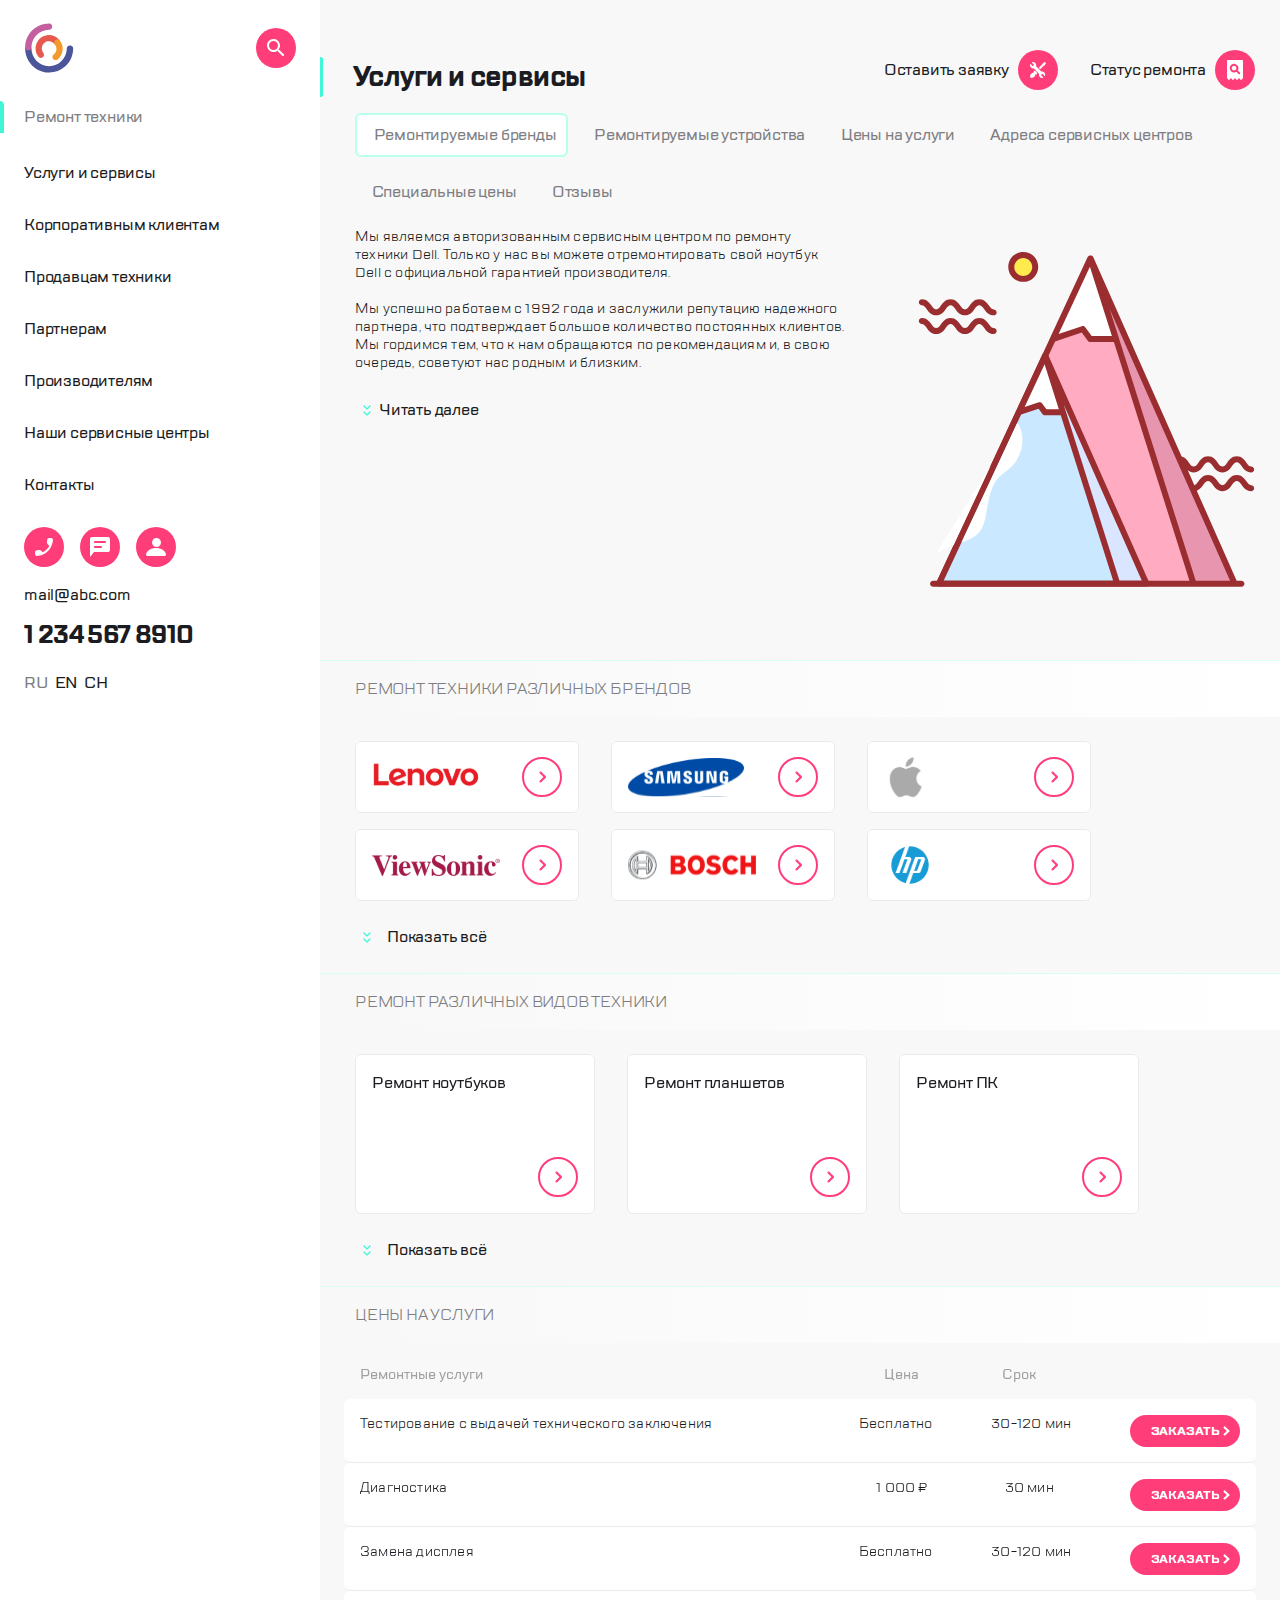
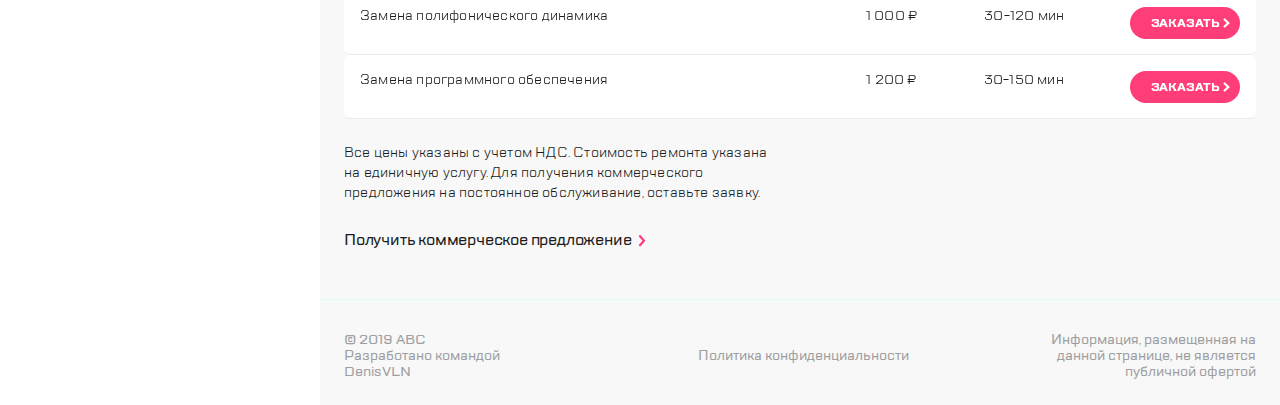
==== commit 31074d61: "Updates" ====
--- a/index.html
+++ b/index.html
@@ -104,8 +104,8 @@
                     </button>       
                 </div>
                 <address class="footer-info">
-                    <a class="burger-menu__footer--email" href="mailto:mail@cps.com">mail@cps.com</a>
-                    <a class="burger-menu__footer--number" href="tel:8 800 890 8900">8 800 890 8900</a>  
+                    <a class="burger-menu__footer--email" href="mailto:mail@cps.com">mail@abc.com</a>
+                    <a class="burger-menu__footer--number" href="tel:8 800 890 8900">1 234 567 8910</a>  
                 </address>
                 <ul class="footer-lang-list">
                     <li>
@@ -510,7 +510,7 @@
         </main></div>        
         
         <footer class="main-footer">
-            <p class="main-footer__text main-footer__text--style">© 2019 CPS<br>Разработано командой Apesong</p>
+            <p class="main-footer__text main-footer__text--style">© 2019 ABC<br>Разработано командой DenisVLN</p>
             <a href="#"><p class="main-footer__text main-footer__text--style">Политика конфиденциальности</p></a>
             <p class="main-footer__text main-footer__text--style">Информация, размещенная на данной странице, не является публичной офертой</p>
         </footer>
